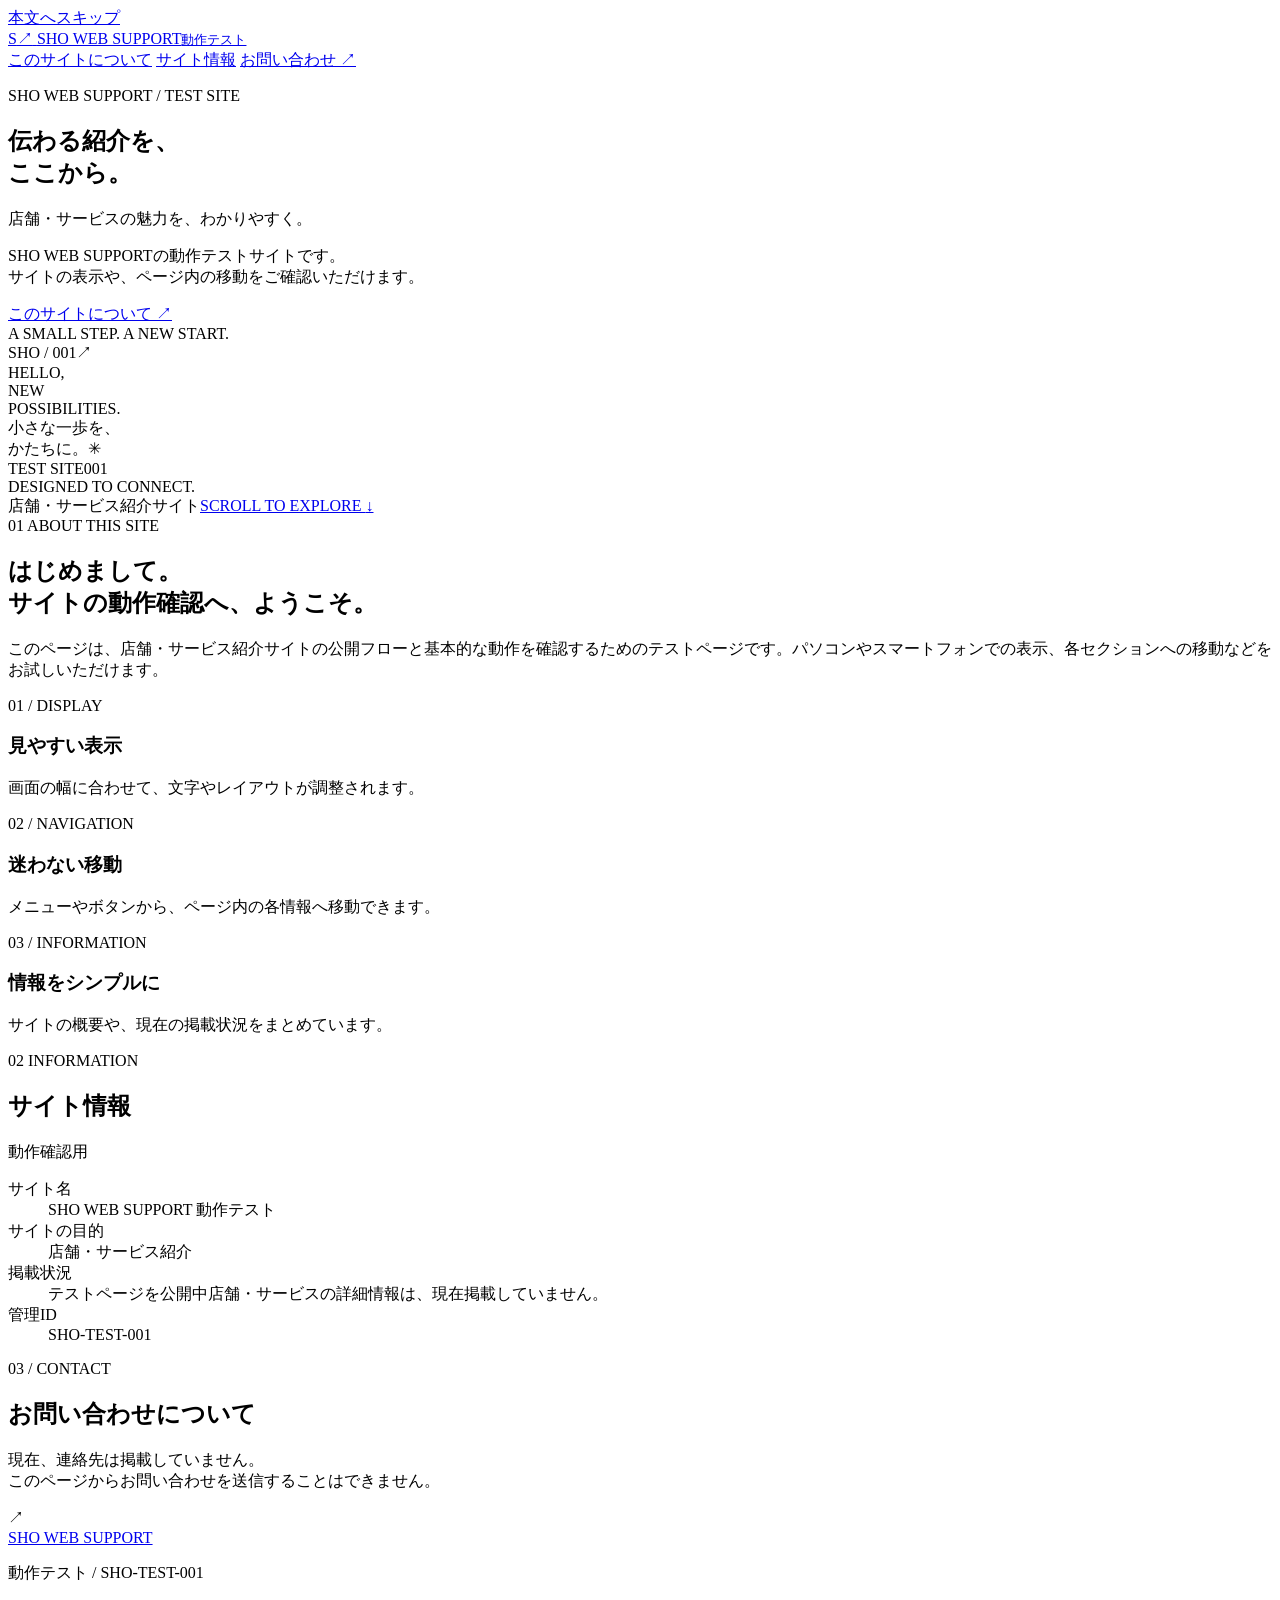
==== index.html @ bc15193b "SHO WEB SUPPORT AI update" ====
<!doctype html>
<html lang="ja">
<head>
  <meta charset="utf-8">
  <meta name="viewport" content="width=device-width, initial-scale=1">
  <meta name="description" content="SHO WEB SUPPORT 動作テスト。店舗・サービス紹介サイトの表示とページ内の移動を確認できるテストページです。">
  <meta name="theme-color" content="#f6f5ef">
  <title>SHO WEB SUPPORT 動作テスト</title>
  <link rel="stylesheet" href="./style.css">
</head>
<body>
  <a class="skip-link" href="#main">本文へスキップ</a>
  <header class="header">
    <a class="brand" href="./" aria-label="SHO WEB SUPPORT 動作テスト ホーム">
      <span class="brand-mark" aria-hidden="true">S<span>↗</span></span>
      <span class="brand-text">SHO WEB SUPPORT<small>動作テスト</small></span>
    </a>
    <nav aria-label="メインナビゲーション">
      <a href="#about">このサイトについて</a>
      <a href="#information">サイト情報</a>
      <a class="nav-contact" href="#contact">お問い合わせ <span aria-hidden="true">↗</span></a>
    </nav>
  </header>

  <main id="main">
    <section class="hero" aria-labelledby="hero-title">
      <div class="hero-copy">
        <p class="eyebrow"><span class="status-dot"></span> SHO WEB SUPPORT / TEST SITE</p>
        <h1 id="hero-title">伝わる紹介を、<br>ここから<span class="green">。</span></h1>
        <p class="hero-lead">店舗・サービスの魅力を、わかりやすく。</p>
        <p class="hero-description">SHO WEB SUPPORTの動作テストサイトです。<br class="desktop-break">サイトの表示や、ページ内の移動をご確認いただけます。</p>
        <a class="button" href="#about">このサイトについて <span aria-hidden="true">↗</span></a>
      </div>
      <div class="hero-art" aria-hidden="true">
        <span class="art-label">A SMALL STEP. A NEW START.</span>
        <div class="back-sheet"></div>
        <div class="front-sheet">
          <div class="sheet-top"><span>SHO / 001</span><span>↗</span></div>
          <div class="sheet-title">HELLO,<br>NEW<br><span>POSSIBILITIES.</span></div>
          <div class="sheet-bottom"><span>小さな一歩を、<br>かたちに。</span><span class="sheet-symbol">✳</span></div>
        </div>
        <div class="round-label">TEST SITE<span>001</span></div>
        <span class="art-caption">DESIGNED TO CONNECT.</span>
      </div>
      <div class="hero-footer"><span>店舗・サービス紹介サイト</span><a href="#about">SCROLL TO EXPLORE <span aria-hidden="true">↓</span></a></div>
    </section>

    <section class="about section" id="about" aria-labelledby="about-title">
      <div class="section-label"><span>01</span> ABOUT THIS SITE</div>
      <div class="section-content">
        <h2 id="about-title">はじめまして。<br>サイトの動作確認へ、ようこそ。</h2>
        <p class="body-copy">このページは、店舗・サービス紹介サイトの公開フローと基本的な動作を確認するためのテストページです。パソコンやスマートフォンでの表示、各セクションへの移動などをお試しいただけます。</p>
        <div class="feature-grid">
          <article class="feature">
            <span class="feature-number">01 / DISPLAY</span>
            <h3>見やすい表示</h3>
            <p>画面の幅に合わせて、文字やレイアウトが調整されます。</p>
          </article>
          <article class="feature">
            <span class="feature-number">02 / NAVIGATION</span>
            <h3>迷わない移動</h3>
            <p>メニューやボタンから、ページ内の各情報へ移動できます。</p>
          </article>
          <article class="feature">
            <span class="feature-number">03 / INFORMATION</span>
            <h3>情報をシンプルに</h3>
            <p>サイトの概要や、現在の掲載状況をまとめています。</p>
          </article>
        </div>
      </div>
    </section>

    <section class="information section" id="information" aria-labelledby="information-title">
      <div class="section-label"><span>02</span> INFORMATION</div>
      <div class="section-content">
        <div class="heading-row"><h2 id="information-title">サイト情報</h2><span class="pill">動作確認用</span></div>
        <dl class="info-list">
          <div><dt>サイト名</dt><dd>SHO WEB SUPPORT 動作テスト</dd></div>
          <div><dt>サイトの目的</dt><dd>店舗・サービス紹介</dd></div>
          <div><dt>掲載状況</dt><dd>テストページを公開中<span class="info-note">店舗・サービスの詳細情報は、現在掲載していません。</span></dd></div>
          <div><dt>管理ID</dt><dd class="mono">SHO-TEST-001</dd></div>
        </dl>
      </div>
    </section>

    <section class="contact" id="contact" aria-labelledby="contact-title">
      <div>
        <p class="eyebrow">03 / CONTACT</p>
        <h2 id="contact-title">お問い合わせについて</h2>
        <p>現在、連絡先は掲載していません。<br>このページからお問い合わせを送信することはできません。</p>
      </div>
      <span class="contact-symbol" aria-hidden="true">↗</span>
    </section>
  </main>

  <footer class="footer">
    <div><a class="footer-brand" href="./">SHO WEB SUPPORT</a><p>動作テスト / SHO-TEST-001</p></div>
    <a class="back-top" href="#main">ページ上部へ <span aria-hidden="true">↑</span></a>
    <small>© SHO WEB SUPPORT</small>
  </footer>
</body>
</html>
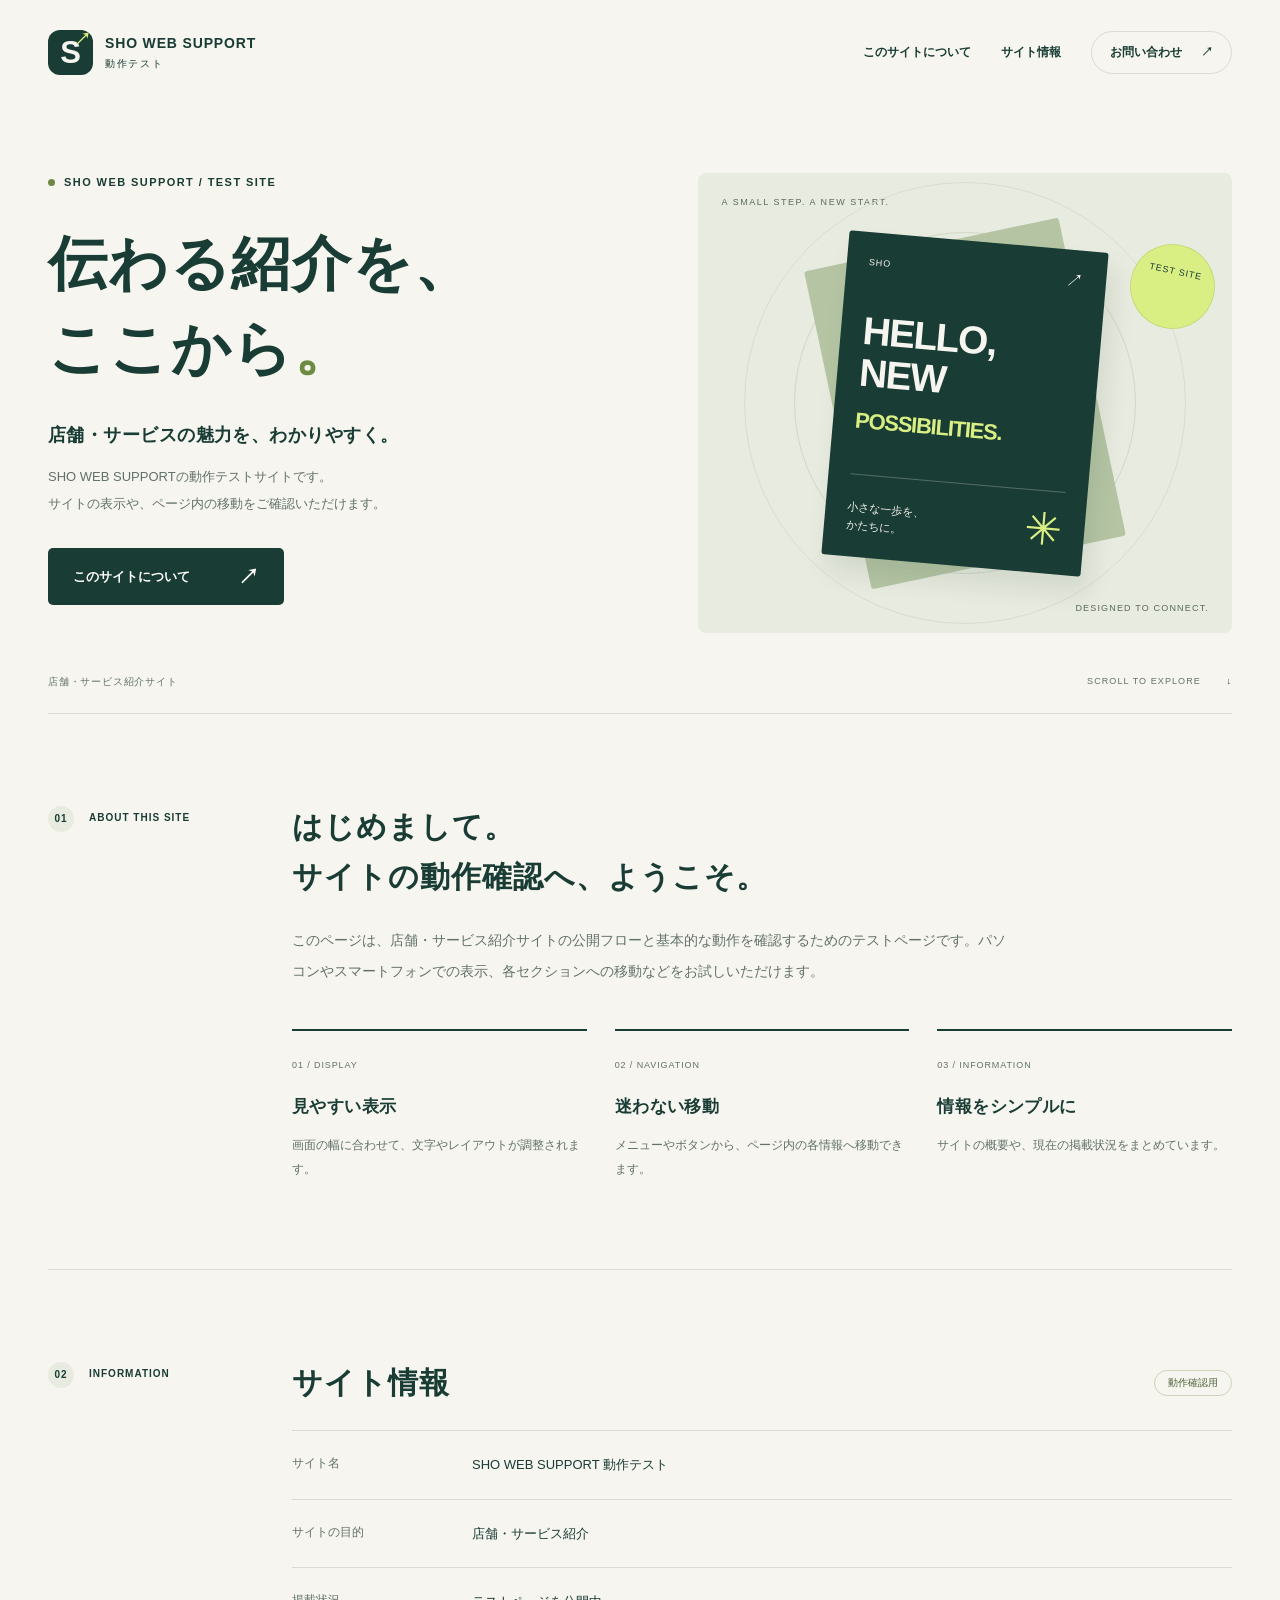
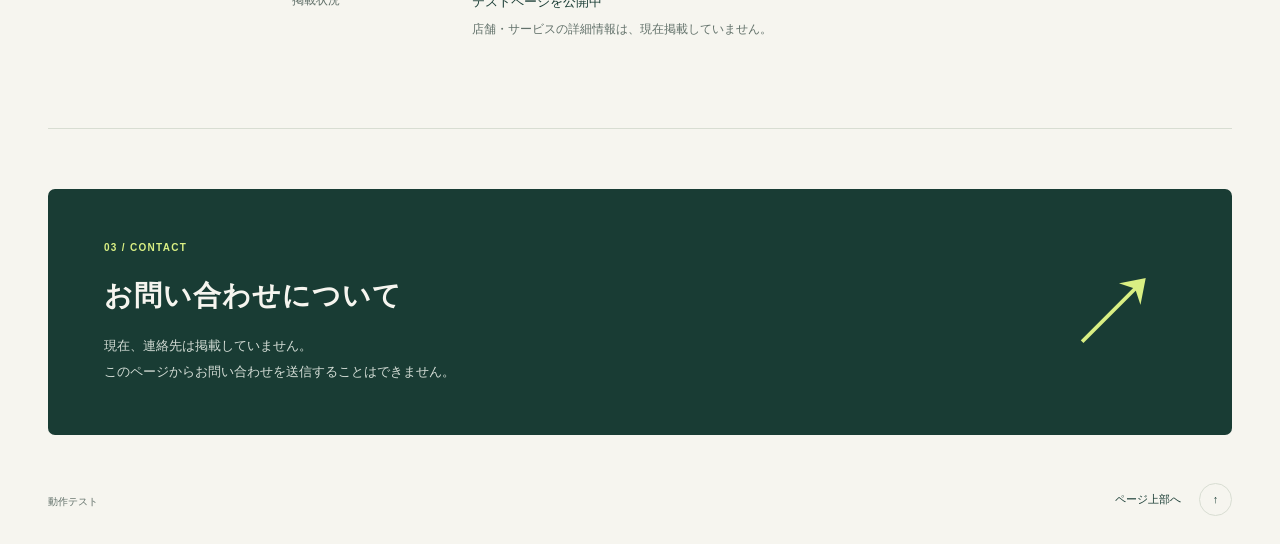
==== commit 48b8e969: "SHO WEB SUPPORT AI update" ====
--- a/index.html
+++ b/index.html
@@ -35,11 +35,11 @@
         <span class="art-label">A SMALL STEP. A NEW START.</span>
         <div class="back-sheet"></div>
         <div class="front-sheet">
-          <div class="sheet-top"><span>SHO / 001</span><span>↗</span></div>
+          <div class="sheet-top"><span>SHO</span><span>↗</span></div>
           <div class="sheet-title">HELLO,<br>NEW<br><span>POSSIBILITIES.</span></div>
           <div class="sheet-bottom"><span>小さな一歩を、<br>かたちに。</span><span class="sheet-symbol">✳</span></div>
         </div>
-        <div class="round-label">TEST SITE<span>001</span></div>
+        <div class="round-label">TEST SITE<span>&nbsp;</span></div>
         <span class="art-caption">DESIGNED TO CONNECT.</span>
       </div>
       <div class="hero-footer"><span>店舗・サービス紹介サイト</span><a href="#about">SCROLL TO EXPLORE <span aria-hidden="true">↓</span></a></div>
@@ -78,7 +78,6 @@
           <div><dt>サイト名</dt><dd>SHO WEB SUPPORT 動作テスト</dd></div>
           <div><dt>サイトの目的</dt><dd>店舗・サービス紹介</dd></div>
           <div><dt>掲載状況</dt><dd>テストページを公開中<span class="info-note">店舗・サービスの詳細情報は、現在掲載していません。</span></dd></div>
-          <div><dt>管理ID</dt><dd class="mono">SHO-TEST-001</dd></div>
         </dl>
       </div>
     </section>
@@ -94,9 +93,8 @@
   </main>
 
   <footer class="footer">
-    <div><a class="footer-brand" href="./">SHO WEB SUPPORT</a><p>動作テスト / SHO-TEST-001</p></div>
+    <div><p>動作テスト</p></div>
     <a class="back-top" href="#main">ページ上部へ <span aria-hidden="true">↑</span></a>
-    <small>© SHO WEB SUPPORT</small>
   </footer>
 </body>
 </html>
--- a/style.css
+++ b/style.css
@@ -0,0 +1 @@
+:root{--paper:#f6f5ef;--ink:#193c34;--muted:#62716a;--line:#d8ddd2;--accent:#d9ef83;--white:#fffefa}*{box-sizing:border-box}html{scroll-behavior:smooth;scroll-padding-top:30px}body{margin:0;background:var(--paper);color:var(--ink);font-family:-apple-system,BlinkMacSystemFont,"Segoe UI","Noto Sans JP","Hiragino Kaku Gothic ProN","Yu Gothic",Meiryo,sans-serif;line-height:1.8;-webkit-font-smoothing:antialiased}a{color:inherit;text-decoration:none}a:focus-visible{outline:3px solid #547e2b;outline-offset:6px}a{ -webkit-tap-highlight-color:transparent}::selection{background:var(--accent);color:var(--ink)}.skip-link{position:absolute;top:8px;left:16px;transform:translateY(-160%);background:var(--ink);color:white;padding:8px 20px;z-index:5}.skip-link:focus{transform:translateY(0)}.header{max-width:1320px;padding:30px 48px;margin:auto;display:flex;align-items:center;justify-content:space-between;gap:24px}.brand{display:flex;align-items:center;gap:12px;flex-shrink:0}.brand-mark{position:relative;font-size:31px;font-weight:900;line-height:1;background:var(--ink);color:var(--paper);width:45px;height:45px;display:flex;align-items:center;justify-content:center;border-radius:12px}.brand-mark span{font-size:17px;position:absolute;right:2px;top:1px;color:var(--accent)}.brand-text{font-size:14px;font-weight:800;letter-spacing:.06em;line-height:1.4}.brand-text small{display:block;font-size:10px;letter-spacing:.17em;font-weight:500;margin-top:4px}.header nav{display:flex;gap:30px;align-items:center;font-size:12px;font-weight:600}.header nav a{transition:color .2s}.header nav a:hover{color:#5c7b34}.nav-contact{border:1px solid var(--line);border-radius:30px;padding:10px 18px}.nav-contact span{margin-left:16px}.hero{max-width:1224px;margin:0 auto;padding:68px 0 0;display:grid;grid-template-columns:1.15fr 1fr;column-gap:50px}.eyebrow{font-size:11px;font-weight:700;letter-spacing:.13em;display:flex;align-items:center;gap:9px;margin:0 0 28px}.status-dot{display:inline-block;width:7px;height:7px;background:#6c8843;border-radius:50%}h1{font-size:clamp(40px,4.6vw,66px);line-height:1.45;letter-spacing:.025em;margin:0 0 27px;font-weight:800}.green{color:#6e8b42}.hero-lead{font-size:18px;font-weight:700;margin:0 0 12px;letter-spacing:.025em}.hero-description{font-size:13px;color:var(--muted);line-height:2.1;margin:0 0 30px}.button{display:inline-flex;align-items:center;justify-content:space-between;gap:48px;padding:17px 25px;background:var(--ink);color:var(--white);border-radius:5px;font-size:13px;font-weight:600;transition:background .2s,transform .2s}.button span{font-size:21px;line-height:1}.button:hover{background:#315b45;transform:translateY(-2px)}.hero-art{position:relative;min-height:460px;background:#e8ebdf;border-radius:8px;overflow:hidden;display:flex;align-items:center;justify-content:center}.hero-art:before{content:"";position:absolute;width:340px;height:340px;border:1px solid #d1d9c7;border-radius:50%}.hero-art:after{content:"";position:absolute;width:440px;height:440px;border:1px solid #d7dece;border-radius:50%}.art-label{position:absolute;top:21px;left:24px;font-size:9px;letter-spacing:.17em;color:#5a6b5c}.back-sheet{position:absolute;width:260px;height:325px;background:#b5c5a4;transform:rotate(-12deg);border-radius:3px}.front-sheet{position:relative;z-index:1;background:var(--ink);color:var(--paper);width:260px;height:325px;padding:22px;transform:rotate(5deg);box-shadow:8px 16px 24px #193c341a;border-radius:3px;display:flex;flex-direction:column;justify-content:space-between}.sheet-top{display:flex;justify-content:space-between;font-size:9px;letter-spacing:.1em}.sheet-top span:last-child{font-size:18px;line-height:1}.sheet-title{font-size:39px;font-weight:800;line-height:1.08;letter-spacing:-.04em}.sheet-title span{font-size:22px;color:var(--accent);letter-spacing:-.055em}.sheet-bottom{display:flex;justify-content:space-between;align-items:end;border-top:1px solid #ffffff40;padding-top:15px;font-size:11px;line-height:1.7}.sheet-symbol{font-size:45px;line-height:1;color:var(--accent)}.round-label{position:absolute;z-index:2;right:28px;top:71px;width:85px;height:85px;border-radius:50%;background:var(--accent);display:flex;align-items:center;justify-content:center;flex-direction:column;font-size:9px;letter-spacing:.1em;transform:rotate(12deg);border:1px solid #193c341a}.round-label span{font-size:26px;line-height:1.2;font-weight:700;letter-spacing:-.03em}.art-caption{position:absolute;bottom:17px;right:23px;font-size:9px;letter-spacing:.13em;color:#5a6b5c}.hero-footer{grid-column:1/-1;display:flex;justify-content:space-between;border-bottom:1px solid var(--line);padding:40px 0 22px;margin-bottom:0;font-size:10px;letter-spacing:.08em;color:var(--muted)}.hero-footer a{font-size:9px;letter-spacing:.12em}.hero-footer a span{margin-left:22px;color:var(--ink)}.section{max-width:1224px;margin:auto;padding:88px 0;display:grid;grid-template-columns:260px 1fr;gap:34px;border-bottom:1px solid var(--line)}.section-label{font-size:10px;letter-spacing:.1em;font-weight:700;padding-top:7px;display:flex;gap:15px;align-items:flex-start}.section-label>span{font-size:10px;background:#e8ebdf;border-radius:50%;width:26px;height:26px;display:inline-flex;align-items:center;justify-content:center;margin-top:-3px}h2{font-size:30px;line-height:1.65;letter-spacing:.035em;margin:0 0 24px;font-weight:700}.body-copy{font-size:14px;line-height:2.2;color:var(--muted);max-width:720px;margin:0}.feature-grid{display:grid;grid-template-columns:repeat(3,1fr);gap:28px;margin-top:42px}.feature{border-top:2px solid var(--ink);padding-top:18px}.feature-number{font-size:9px;letter-spacing:.1em;color:var(--muted)}h3{font-size:17px;letter-spacing:.025em;margin:15px 0 10px}.feature p{font-size:12px;color:var(--muted);margin:0;line-height:2}.heading-row{display:flex;align-items:center;justify-content:space-between;gap:16px;margin-bottom:23px}.heading-row h2{margin:0}.pill{font-size:10px;border:1px solid #cbd6ba;padding:3px 13px;border-radius:20px;white-space:nowrap;color:#4f653e}.info-list{margin:0;border-top:1px solid var(--line)}.info-list>div{display:grid;grid-template-columns:160px 1fr;gap:20px;padding:22px 0;border-bottom:1px solid var(--line);font-size:13px}.info-list>div:last-child{border-bottom:0;padding-bottom:0}.info-list dt{color:var(--muted);font-size:12px}.info-list dd{margin:0;font-weight:500;overflow-wrap:anywhere}.info-note{display:block;font-size:12px;color:var(--muted);font-weight:400;margin-top:5px}.mono{font-family:ui-monospace,SFMono-Regular,Consolas,monospace;letter-spacing:.06em}.contact{max-width:1224px;margin:60px auto 0;background:var(--ink);color:var(--paper);border-radius:7px;padding:50px 56px;display:flex;align-items:center;justify-content:space-between;gap:28px}.contact .eyebrow{color:var(--accent);font-size:10px;margin-bottom:16px}.contact h2{font-size:28px;margin-bottom:14px}.contact p:not(.eyebrow){font-size:13px;color:#d4ddd6;line-height:2;margin:0}.contact-symbol{font-size:100px;color:var(--accent);line-height:1;font-weight:300;margin-right:12px}.footer{max-width:1224px;margin:auto;padding:48px 0 28px;display:grid;grid-template-columns:1fr auto;gap:30px;align-items:center}.footer-brand{font-size:15px;font-weight:800;letter-spacing:.04em}.footer p{font-size:10px;color:var(--muted);margin:5px 0 0}.back-top{font-size:11px}.back-top span{display:inline-flex;align-items:center;justify-content:center;width:33px;height:33px;border:1px solid var(--line);border-radius:50%;margin-left:15px}.footer small{grid-column:1/-1;font-size:9px;color:var(--muted);border-top:1px solid var(--line);padding-top:20px;letter-spacing:.04em}@media(min-width:1400px){.hero{padding-top:85px}.hero-art{min-height:490px}}@media(max-width:1320px){.hero,.section,.contact,.footer{margin-left:48px;margin-right:48px}.section{grid-template-columns:210px 1fr}.hero{column-gap:35px}.round-label{right:17px}}@media(max-width:1000px){.header{padding:25px 28px}.header nav{gap:18px;font-size:11px}.hero,.section,.contact,.footer{margin-left:28px;margin-right:28px}.hero{padding-top:45px;column-gap:28px;grid-template-columns:1.1fr 1fr}.hero-art{min-height:410px}.front-sheet,.back-sheet{width:220px;height:290px}.sheet-title{font-size:34px}.sheet-title span{font-size:18px}.round-label{width:65px;height:65px;right:10px;top:55px;font-size:8px}.round-label span{font-size:21px}.hero-lead{font-size:15px}.hero-description{font-size:12px}.section{grid-template-columns:165px 1fr;gap:20px;padding:65px 0}.feature-grid{gap:18px}.feature h3{font-size:15px}.section h2{font-size:27px}.info-list>div{grid-template-columns:120px 1fr}.contact{padding:38px}}@media(max-width:720px){.header{padding:22px 22px 17px;flex-wrap:wrap;gap:20px}.brand-mark{width:38px;height:38px;font-size:28px;border-radius:9px}.brand-text{font-size:12px}.brand-text small{font-size:9px}.header nav{width:100%;justify-content:space-between;gap:10px;border-top:1px solid var(--line);padding-top:13px;font-size:10px}.nav-contact{border:0;padding:0}.nav-contact span{margin-left:3px}.hero,.section,.contact,.footer{margin-left:22px;margin-right:22px}.hero{padding-top:35px;display:flex;flex-direction:column;gap:0}.hero .eyebrow{font-size:9px;letter-spacing:.1em;margin-bottom:22px}h1{font-size:clamp(36px,8.4vw,54px);line-height:1.5;margin-bottom:22px}.hero-lead{font-size:16px}.hero-description{font-size:12px}.desktop-break{display:none}.button{font-size:12px;padding:15px 22px}.hero-art{margin-top:38px;min-height:360px}.front-sheet,.back-sheet{width:235px;height:280px}.front-sheet{padding:20px}.sheet-title{font-size:33px}.sheet-title span{font-size:19px}.sheet-bottom{padding-top:10px}.sheet-symbol{font-size:38px}.round-label{width:70px;height:70px;top:37px;right:calc(50% - 147px)}.art-label{font-size:8px;left:17px;top:16px}.art-caption{font-size:8px}.hero-footer{padding-top:25px;padding-bottom:20px;font-size:9px}.hero-footer a{font-size:8px;letter-spacing:.02em}.hero-footer a span{margin-left:7px}.section{display:block;padding:48px 0}.section-label{margin-bottom:27px;font-size:9px}.section h2{font-size:24px;margin-bottom:20px}.body-copy{font-size:13px;line-height:2.1}.feature-grid{margin-top:29px;display:block}.feature{display:grid;grid-template-columns:110px 1fr;column-gap:14px;border-top:1px solid var(--line);padding:19px 0}.feature-number{grid-column:1/-1;font-size:8px;margin-bottom:7px}.feature h3{font-size:14px;margin:0}.feature p{font-size:11px}.feature:last-child{padding-bottom:0}.heading-row{margin-bottom:20px}.heading-row h2{margin:0}.info-list>div{grid-template-columns:88px 1fr;gap:12px;padding:19px 0;font-size:12px}.info-list dt,.info-note{font-size:11px}.contact{margin-top:32px;padding:30px 25px;position:relative;overflow:hidden}.contact h2{font-size:21px}.contact p:not(.eyebrow){font-size:11px}.contact-symbol{display:none}.footer{padding-top:32px;gap:25px 12px}.footer-brand{font-size:12px}.footer p{font-size:9px}.back-top{font-size:10px}.back-top span{width:27px;height:27px;margin-left:5px}}@media(prefers-reduced-motion:reduce){html{scroll-behavior:auto}*,*:before,*:after{transition:none!important}}
